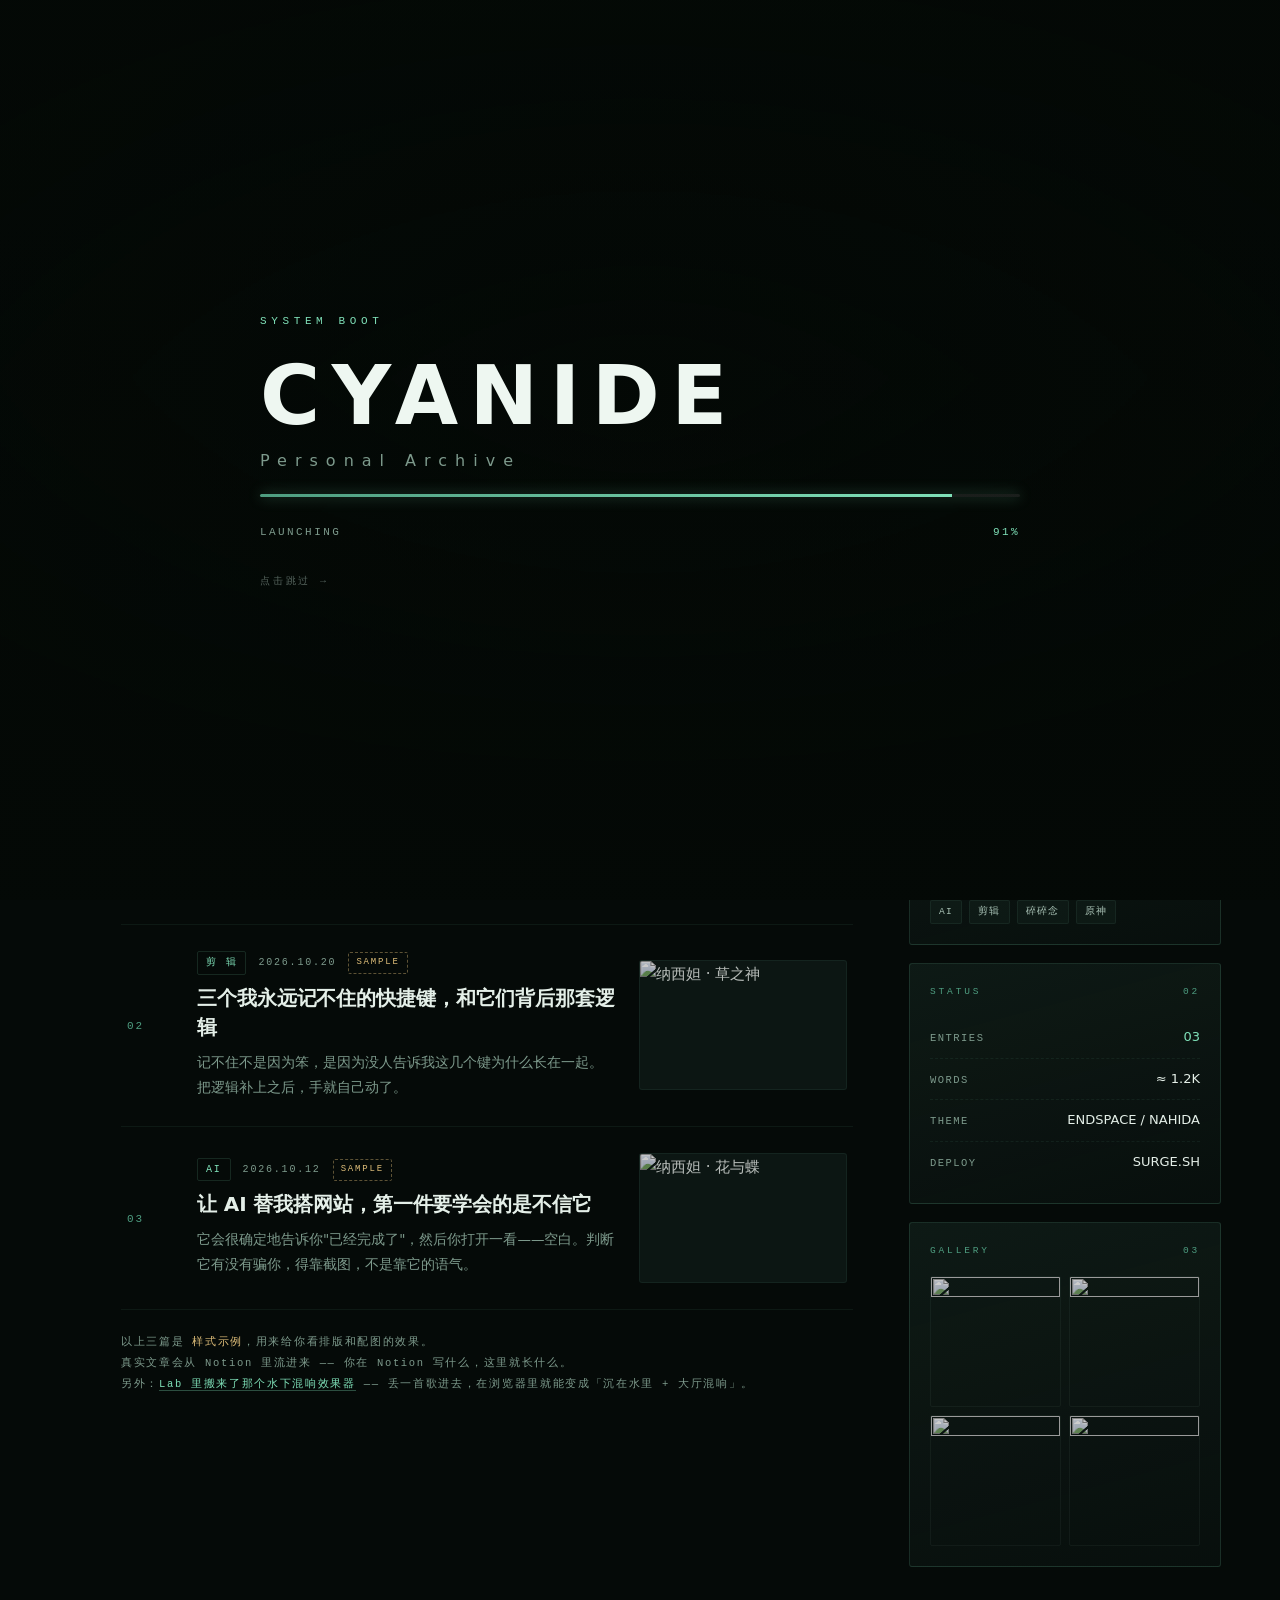
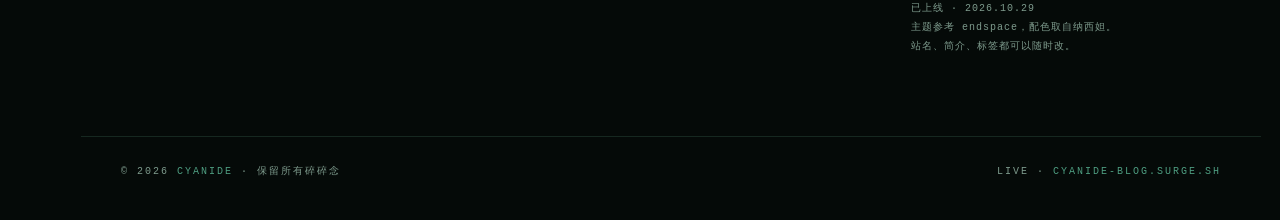
==== index.html @ 16a9fb1a "site: html / css / js / docs" ====
<!DOCTYPE html>
<html lang="zh-CN">
<head>
<meta charset="utf-8">
<meta name="viewport" content="width=device-width, initial-scale=1">
<title>CYANIDE · 记录我学到的每一个碎片</title>
<meta name="description" content="AI、剪辑，还有一些碎碎念。用 Notion 写作，用一台服务器收着。">
<link rel="icon" href="data:image/svg+xml,%3Csvg xmlns='http://www.w3.org/2000/svg' viewBox='0 0 32 32'%3E%3Crect width='32' height='32' fill='%230a1210'/%3E%3Ccircle cx='16' cy='16' r='7' fill='none' stroke='%237fe0b8' stroke-width='2'/%3E%3C/svg%3E">
<link rel="stylesheet" href="assets/css/style.css">
</head>
<body class="locked">

<!-- 启动遮罩 -->
<div id="boot">
  <div class="boot-media"></div>
  <div class="boot-veil"></div>
  <div class="boot-body">
    <div class="boot-tag">System Boot</div>
    <h1 class="boot-title">CYANIDE<em>Personal Archive</em></h1>
    <div class="boot-bar" id="bar"></div>
    <div class="boot-status">
      <span id="phase">Initializing</span>
      <b id="pct">0%</b>
    </div>
    <button class="boot-skip" id="skip">点击跳过 →</button>
  </div>
</div>

<!-- 左侧竖轨 -->
<div class="rail">
  <div class="rail-mark">Cyanide / 2026</div>
  <div class="rail-line"></div>
  <div class="rail-dots"><span></span><span></span><span></span></div>
</div>

<!-- 顶栏 -->
<header class="topbar">
  <div class="tb-left">
    <span class="tb-path">// home <b>· index</b></span>
  </div>
  <nav class="tb-nav">
    <a href="index.html" class="on">Index</a>
    <a href="archive.html">Archive</a>
    <a href="article.html">Entry</a>
    <a href="#about">About</a>
    <a href="Reverb">Lab</a>
  </nav>
  <div class="tb-right">
    <span class="tb-badge"><i></i> Live</span>
  </div>
</header>

<div class="shell">

  <!-- HERO -->
  <section class="hero">
    <div class="hero-media"><img src="assets/img/hero.webp" alt="纳西妲 · 温室"></div>
    <div class="hero-tint"></div>
    <div class="hero-veil"></div>
    <div class="hero-grid"></div>
    <div class="hero-wm">CYANIDE · CYANIDE · CYANIDE · CYANIDE · CYANIDE · CYANIDE ·</div>
    <span class="hero-corner tl"></span>
    <span class="hero-corner br"></span>
    <a class="hero-scroll" href="#stream">Scroll<span></span></a>

    <div class="hero-inner">
      <p class="kicker">Personal Archive · Since 2026</p>
      <h1>记录我学到的<br><span class="accent">每一个碎片</span></h1>
      <p class="lede">AI、剪辑，以及一些不值一提的碎碎念。所有东西都先写在 Notion 里，然后流到这里被收好。</p>
      <div class="hero-meta">
        <div>Entries <b>03</b></div>
        <div>Topics <b>04</b></div>
        <div>Build <b>v1.0</b></div>
        <div>Status <b>Online</b></div>
      </div>
    </div>
  </section>

  <!-- 主体 -->
  <main class="wrap">

    <!-- 左：文章流 -->
    <div>
      <div class="sec-head" id="stream">
        <h2>// Latest Entries</h2>
        <span>03 Records</span>
      </div>

      <article class="post">
        <a class="post-link" href="article.html">
          <div class="post-no">01</div>
          <div class="post-body">
            <div class="post-meta">
              <span class="tag">碎碎念</span>
              <time>2026.10.29</time>
              <span class="chip-sample">Sample</span>
            </div>
            <h3>五个月后，我回来把这个空壳填上了</h3>
            <p>五月的时候我以为卡住我的是代码。其实只是没有人替我按最后那一下，然后我就再没打开过它。</p>
          </div>
          <div class="post-cover"><img src="assets/img/cover-1.webp" alt="温室里的纳西妲"></div>
        </a>
      </article>

      <article class="post">
        <a class="post-link" href="article.html">
          <div class="post-no">02</div>
          <div class="post-body">
            <div class="post-meta">
              <span class="tag">剪 辑</span>
              <time>2026.10.20</time>
              <span class="chip-sample">Sample</span>
            </div>
            <h3>三个我永远记不住的快捷键，和它们背后那套逻辑</h3>
            <p>记不住不是因为笨，是因为没人告诉我这几个键为什么长在一起。把逻辑补上之后，手就自己动了。</p>
          </div>
          <div class="post-cover"><img src="assets/img/cover-2.webp" alt="纳西妲 · 草之神"></div>
        </a>
      </article>

      <article class="post">
        <a class="post-link" href="article.html">
          <div class="post-no">03</div>
          <div class="post-body">
            <div class="post-meta">
              <span class="tag">AI</span>
              <time>2026.10.12</time>
              <span class="chip-sample">Sample</span>
            </div>
            <h3>让 AI 替我搭网站，第一件要学会的是不信它</h3>
            <p>它会很确定地告诉你"已经完成了"，然后你打开一看——空白。判断它有没有骗你，得靠截图，不是靠它的语气。</p>
          </div>
          <div class="post-cover"><img src="assets/img/cover-3.webp" alt="纳西妲 · 花与蝶"></div>
        </a>
      </article>

      <p class="list-note">
        以上三篇是 <b>样式示例</b>，用来给你看排版和配图的效果。<br>
        真实文章会从 Notion 里流进来 —— 你在 Notion 写什么，这里就长什么。<br>
        另外：<a href="Reverb">Lab 里搬来了那个水下混响效果器</a> —— 丢一首歌进去，在浏览器里就能变成「沉在水里 + 大厅混响」。
      </p>
    </div>

    <!-- 右：侧栏 -->
    <aside class="side">

      <div class="card">
        <div class="card-label"><span>Profile</span><span>01</span></div>
        <div class="profile">
          <img src="assets/img/avatar.webp" alt="头像">
          <div class="who">
            <b>CYANIDE</b>
            <span>Writer / 学 徒</span>
          </div>
        </div>
        <p class="bio">技术小白，在学 AI，也在学剪辑。这里放那些我搞懂了、不想再搞第二遍的东西。</p>
        <div class="tags">
          <span>AI</span><span>剪辑</span><span>碎碎念</span><span>原神</span>
        </div>
      </div>

      <div class="card">
        <div class="card-label"><span>Status</span><span>02</span></div>
        <div class="stat-row"><span>Entries</span><b class="mint">03</b></div>
        <div class="stat-row"><span>Words</span><b>≈ 1.2k</b></div>
        <div class="stat-row"><span>Theme</span><b>Endspace / Nahida</b></div>
        <div class="stat-row"><span>Deploy</span><b>Surge.sh</b></div>
      </div>

      <div class="card">
        <div class="card-label"><span>Gallery</span><span>03</span></div>
        <div class="gallery">
          <img src="assets/img/square-6.webp" alt="">
          <img src="assets/img/square-8.webp" alt="">
          <img src="assets/img/square-9.webp" alt="">
          <img src="assets/img/square-14.webp" alt="">
        </div>
      </div>

      <p class="side-note" id="about">
        已上线 · 2026.10.29<br>
        主题参考 endspace，配色取自纳西妲。<br>
        站名、简介、标签都可以随时改。
      </p>

    </aside>
  </main>

  <footer class="foot">
    <span>© 2026 <b>CYANIDE</b> · 保留所有碎碎念</span>
    <span>Live · <b>cyanide-blog.surge.sh</b></span>
  </footer>
</div>

<script src="assets/js/app.js"></script>
</body>
</html>
---- assets/css/style.css ----
﻿/* ============================================================
   CYANIDE — 个人站预览版
   风格：endspace / 纳西妲配色（墨绿 + 薄荷 + 淡金）
   ============================================================ */

*, *::before, *::after { box-sizing: border-box; }

:root {
  --bg:        #050a08;
  --bg-soft:   #0a1210;
  --panel:     #0c1613;
  --panel-2:   #101d18;
  --line:      rgba(127, 224, 184, .14);
  --line-soft: rgba(127, 224, 184, .07);
  --mint:      #7fe0b8;
  --mint-dim:  #4e9d80;
  --mint-glow: rgba(127, 224, 184, .35);
  --gold:      #e0bf7a;
  --ink:       #e4efe8;
  --ink-2:     #a9c2b6;
  --muted:     #7d9a8c;
  --sans: "HarmonyOS Sans SC", "PingFang SC", "Microsoft YaHei", "Noto Sans SC", system-ui, sans-serif;
  --mono: "JetBrains Mono", "Cascadia Code", Consolas, "Courier New", monospace;
}

html { scroll-behavior: smooth; }

body {
  margin: 0;
  background: var(--bg);
  color: var(--ink);
  font-family: var(--sans);
  font-size: 15px;
  line-height: 1.75;
  -webkit-font-smoothing: antialiased;
  overflow-x: hidden;
}

body.locked { overflow: hidden; }

a { color: inherit; text-decoration: none; }
img { display: block; max-width: 100%; }
::selection { background: var(--mint); color: #04120c; }

/* 背景纹理 -------------------------------------------------- */
body::before {
  content: "";
  position: fixed; inset: 0; z-index: 0; pointer-events: none;
  background:
    radial-gradient(900px 500px at 78% -10%, rgba(127,224,184,.10), transparent 60%),
    radial-gradient(700px 460px at 8% 108%, rgba(224,191,122,.07), transparent 60%);
}
body::after {
  content: "";
  position: fixed; inset: 0; z-index: 3; pointer-events: none; opacity: .35;
  background-image: repeating-linear-gradient(
    to bottom,
    rgba(255,255,255,.022) 0 1px,
    transparent 1px 3px
  );
  mix-blend-mode: overlay;
}

/* 启动遮罩 -------------------------------------------------- */
#boot {
  position: fixed; inset: 0; z-index: 200;
  background: #040906;
  display: flex; align-items: center; justify-content: center;
  transition: transform 1.1s cubic-bezier(.76,0,.24,1);
}
#boot.done { transform: translateY(-101%); }
#boot .boot-media {
  position: absolute; inset: 0;
  background: url(../img/loading.webp) center 26% / cover no-repeat;
  opacity: .46; filter: saturate(.7) contrast(1.02) brightness(.95);
  animation: bootZoom 9s ease-out forwards;
}
@keyframes bootZoom { from { transform: scale(1.12); } to { transform: scale(1); } }
#boot .boot-veil {
  position: absolute; inset: 0;
  background:
    linear-gradient(180deg, rgba(4,9,6,.72), rgba(4,9,6,.34) 42%, rgba(4,9,6,.95)),
    radial-gradient(60% 60% at 50% 45%, transparent, rgba(4,9,6,.75));
}
#boot .boot-body {
  position: relative; z-index: 2; width: min(760px, 84vw);
  display: flex; flex-direction: column; gap: 26px;
}
.boot-tag {
  font-family: var(--mono); font-size: 11px; letter-spacing: .42em;
  color: var(--mint); text-transform: uppercase;
}
.boot-title {
  font-size: clamp(38px, 7.4vw, 82px); line-height: .95; font-weight: 800;
  letter-spacing: .14em; margin: 0; color: #eef7f1;
}
.boot-title em {
  display: block; font-style: normal; font-size: clamp(13px, 1.5vw, 16px);
  font-weight: 400; letter-spacing: .5em; color: var(--muted); margin-top: 18px;
}
.boot-bar {
  height: 3px; border-radius: 2px;
  background: rgba(255,255,255,.09);
  transition: background .5s cubic-bezier(.4,0,.2,1), box-shadow .5s;
}
.boot-status {
  display: flex; justify-content: space-between; align-items: baseline;
  font-family: var(--mono); font-size: 11px; letter-spacing: .22em;
  color: var(--muted); text-transform: uppercase;
}
.boot-status b { color: var(--mint); font-weight: 500; font-variant-numeric: tabular-nums; }
.boot-skip {
  align-self: flex-start; margin-top: 6px;
  font-family: var(--mono); font-size: 10px; letter-spacing: .28em;
  color: rgba(169,194,182,.5); text-transform: uppercase; cursor: pointer;
  background: none; border: 0; padding: 0;
}
.boot-skip:hover { color: var(--mint); }

/* 左侧竖排轨道 ---------------------------------------------- */
.rail {
  position: fixed; left: 0; top: 0; bottom: 0; width: 62px; z-index: 40;
  border-right: 1px solid var(--line-soft);
  display: flex; flex-direction: column; align-items: center;
  justify-content: space-between; padding: 20px 0;
  background: linear-gradient(180deg, rgba(5,10,8,.9), rgba(5,10,8,.4));
  backdrop-filter: blur(6px);
}
.rail-mark {
  writing-mode: vertical-rl; font-family: var(--mono); font-size: 10px;
  letter-spacing: .5em; color: var(--mint-dim); text-transform: uppercase;
}
.rail-line { width: 1px; flex: 1; background: var(--line-soft); margin: 18px 0; }
.rail-dots { display: flex; flex-direction: column; gap: 12px; }
.rail-dots span {
  width: 5px; height: 5px; border-radius: 50%;
  background: rgba(127,224,184,.35);
}
.rail-dots span:first-child { background: var(--mint); box-shadow: 0 0 10px var(--mint-glow); }

/* 顶栏 ------------------------------------------------------ */
.topbar {
  position: fixed; top: 0; left: 62px; right: 0; height: 58px; z-index: 50;
  display: flex; align-items: center; justify-content: space-between;
  padding: 0 26px;
  border-bottom: 1px solid var(--line-soft);
  background: rgba(5,10,8,.72);
  backdrop-filter: blur(14px) saturate(1.3);
}
.tb-left, .tb-right { display: flex; align-items: center; gap: 20px; }
.tb-path {
  font-family: var(--mono); font-size: 10.5px; letter-spacing: .26em;
  color: var(--muted); text-transform: uppercase;
}
.tb-path b { color: var(--mint); font-weight: 500; }
.tb-nav { display: flex; gap: 4px; }
.tb-nav a {
  font-family: var(--mono); font-size: 10.5px; letter-spacing: .22em;
  text-transform: uppercase; color: var(--ink-2);
  padding: 6px 12px; border: 1px solid transparent; border-radius: 2px;
  transition: .25s;
}
.tb-nav a:hover { color: var(--mint); border-color: var(--line); background: rgba(127,224,184,.05); }
.tb-nav a.on { color: var(--mint); border-color: var(--line); }
.tb-badge {
  font-family: var(--mono); font-size: 9.5px; letter-spacing: .24em;
  color: var(--gold); border: 1px solid rgba(224,191,122,.3);
  padding: 4px 9px; border-radius: 2px; text-transform: uppercase;
  display: flex; align-items: center; gap: 6px;
}
.tb-badge i {
  width: 5px; height: 5px; border-radius: 50%; background: var(--gold);
  box-shadow: 0 0 8px rgba(224,191,122,.7); animation: pulse 2.4s infinite;
}
@keyframes pulse { 0%,100% { opacity: 1 } 50% { opacity: .25 } }

/* 主容器 ---------------------------------------------------- */
.shell { position: relative; z-index: 2; padding-left: 62px; }

/* HERO ------------------------------------------------------ */
.hero {
  position: relative; min-height: clamp(520px, 70vh, 760px);
  display: flex; align-items: flex-end;
  overflow: hidden; border-bottom: 1px solid var(--line);
}
.hero-media { position: absolute; inset: 0; }
.hero-media img {
  width: 100%; height: 100%; object-fit: cover; object-position: 50% 24%;
  filter: saturate(.88) contrast(1.04) brightness(.9);
  transform: scale(1.02);
  animation: heroDrift 26s ease-in-out infinite alternate;
}
.hero-tint {
  position: absolute; inset: 0; pointer-events: none;
  background:
    radial-gradient(120% 90% at 50% 20%, rgba(127,224,184,.10), transparent 55%),
    linear-gradient(180deg, rgba(5,12,9,.55), rgba(5,10,8,.15) 38%, rgba(5,10,8,.9) 82%, var(--bg));
  mix-blend-mode: normal;
}
@keyframes heroDrift { from { transform: scale(1.02) translate3d(0,0,0);} to { transform: scale(1.08) translate3d(0,-1.4%,0);} }
.hero-veil {
  position: absolute; inset: 0;
  background:
    linear-gradient(180deg, rgba(5,10,8,.72) 0%, rgba(5,10,8,.18) 34%, rgba(5,10,8,.86) 78%, var(--bg) 100%),
    linear-gradient(90deg, rgba(5,10,8,.92), transparent 62%);
}
.hero-grid {
  position: absolute; inset: 0; opacity: .5;
  background-image:
    linear-gradient(to right, var(--line-soft) 1px, transparent 1px),
    linear-gradient(to bottom, var(--line-soft) 1px, transparent 1px);
  background-size: 96px 96px;
  mask-image: linear-gradient(180deg, transparent, #000 28%, #000 62%, transparent);
}
.hero-wm {
  position: absolute; top: 12%; left: -6%; white-space: nowrap; pointer-events: none;
  font-family: var(--mono); font-weight: 800; font-size: clamp(120px, 20vw, 300px);
  letter-spacing: -.02em; color: rgba(127,224,184,.05);
  animation: wmSlide 38s linear infinite;
}
@keyframes wmSlide { from { transform: translateX(0);} to { transform: translateX(-32%);} }

.hero-inner {
  position: relative; z-index: 2; width: 100%;
  max-width: 1180px; margin: 0 auto;
  padding: 130px 40px 78px;
  opacity: 0; transform: translateY(26px);
  animation: rise .9s .15s cubic-bezier(.2,.7,.2,1) forwards;
}
@keyframes rise { to { opacity: 1; transform: none; } }

.kicker {
  display: inline-flex; align-items: center; gap: 12px;
  font-family: var(--mono); font-size: 11px; letter-spacing: .34em;
  color: var(--mint); text-transform: uppercase; margin: 0 0 22px;
}
.kicker::before {
  content: ""; width: 42px; height: 1px; background: var(--mint); opacity: .7;
}
.hero h1 {
  margin: 0; font-size: clamp(38px, 6.2vw, 78px); line-height: 1.06;
  font-weight: 800; letter-spacing: -.01em;
  text-shadow: 0 2px 40px rgba(0,0,0,.6);
}
.hero h1 .accent {
  color: var(--mint);
  background: linear-gradient(100deg, var(--mint) 10%, #d7f7e6 55%, var(--gold) 105%);
  -webkit-background-clip: text; background-clip: text; -webkit-text-fill-color: transparent;
}
.lede {
  max-width: 46ch; margin: 24px 0 0; color: var(--ink-2);
  font-size: 15.5px; line-height: 1.9;
}
.hero-meta {
  display: flex; flex-wrap: wrap; gap: 30px; margin-top: 40px;
  padding-top: 22px; border-top: 1px solid var(--line);
  max-width: 640px;
}
.hero-meta div {
  font-family: var(--mono); font-size: 10.5px; letter-spacing: .24em;
  color: var(--muted); text-transform: uppercase;
}
.hero-meta b {
  display: block; font-family: var(--sans); font-size: 20px; font-weight: 700;
  letter-spacing: 0; color: var(--ink); margin-top: 6px;
}

.hero-corner {
  position: absolute; width: 26px; height: 26px; z-index: 3; opacity: .5;
  border-color: var(--mint);
}
.hero-corner.tl { top: 24px; left: 24px; border-top: 1px solid; border-left: 1px solid; }
.hero-corner.br { bottom: 24px; right: 24px; border-bottom: 1px solid; border-right: 1px solid; }

/* 主体两栏 -------------------------------------------------- */
.wrap {
  max-width: 1180px; margin: 0 auto; padding: 74px 40px 40px;
  display: grid; grid-template-columns: minmax(0, 1fr) 312px; gap: 56px;
  align-items: start;
}

.sec-head {
  display: flex; align-items: baseline; justify-content: space-between;
  padding-bottom: 14px; border-bottom: 1px solid var(--line); margin-bottom: 4px;
}
.sec-head h2 {
  margin: 0; font-family: var(--mono); font-size: 11px; font-weight: 500;
  letter-spacing: .34em; text-transform: uppercase; color: var(--mint);
}
.sec-head span {
  font-family: var(--mono); font-size: 10px; letter-spacing: .2em; color: var(--muted);
}

/* 文章列表 -------------------------------------------------- */
.post { border-bottom: 1px solid var(--line-soft); }
.post-link {
  display: grid; grid-template-columns: 46px minmax(0,1fr) 208px;
  gap: 24px; align-items: center; padding: 26px 6px;
  transition: background .35s, padding .35s;
}
.post-link:hover { background: rgba(127,224,184,.035); padding-left: 14px; padding-right: 0; }
.post-no {
  font-family: var(--mono); font-size: 11px; color: var(--mint-dim);
  letter-spacing: .18em; padding-top: 3px;
}
.post-meta {
  display: flex; align-items: center; gap: 12px; margin-bottom: 9px;
  font-family: var(--mono); font-size: 10px; letter-spacing: .18em;
  color: var(--muted); text-transform: uppercase;
}
.tag {
  color: var(--mint); border: 1px solid var(--line); padding: 2px 8px; border-radius: 2px;
}
.chip-sample {
  color: var(--gold); border: 1px dashed rgba(224,191,122,.4);
  padding: 2px 7px; border-radius: 2px; font-size: 9px;
}
.post h3 {
  margin: 0 0 8px; font-size: 20px; font-weight: 700; line-height: 1.45;
  letter-spacing: -.005em; transition: color .3s;
}
.post-link:hover h3 { color: var(--mint); }
.post p {
  margin: 0; color: var(--muted); font-size: 13.5px; line-height: 1.85;
  display: -webkit-box; -webkit-line-clamp: 2; -webkit-box-orient: vertical; overflow: hidden;
}
.post-cover {
  position: relative; aspect-ratio: 16/10; overflow: hidden; border-radius: 3px;
  border: 1px solid var(--line-soft); background: var(--panel);
}
.post-cover img {
  width: 100%; height: 100%; object-fit: cover;
  filter: saturate(.55) brightness(.78) contrast(1.05);
  transition: transform .8s cubic-bezier(.2,.7,.2,1), filter .6s;
}
.post-link:hover .post-cover img { transform: scale(1.07); filter: saturate(.95) brightness(.95); }
.post-cover::after {
  content: ""; position: absolute; inset: 0;
  background: linear-gradient(200deg, rgba(127,224,184,.14), transparent 55%);
  opacity: 0; transition: opacity .5s;
}
.post-link:hover .post-cover::after { opacity: 1; }

.list-note {
  margin: 22px 0 0; font-family: var(--mono); font-size: 10.5px;
  letter-spacing: .16em; color: var(--muted); line-height: 2;
}
.list-note b { color: var(--gold); font-weight: 500; }
.list-note a {
  color: var(--mint); border-bottom: 1px solid rgba(127,224,184,.32);
  transition: .2s;
}
.list-note a:hover { border-color: var(--mint); background: rgba(127,224,184,.07); }

/* 侧栏 ------------------------------------------------------ */
.side { display: flex; flex-direction: column; gap: 18px; position: sticky; top: 82px; }

.card {
  border: 1px solid var(--line); border-radius: 3px;
  background: linear-gradient(165deg, rgba(16,29,24,.85), rgba(10,18,16,.65));
  padding: 20px;
  position: relative; overflow: hidden;
}
.card::before {
  content: ""; position: absolute; top: 0; left: 0; right: 0; height: 1px;
  background: linear-gradient(90deg, transparent, transparent);
}
.card-label {
  font-family: var(--mono); font-size: 9.5px; letter-spacing: .3em;
  color: var(--mint-dim); text-transform: uppercase; margin-bottom: 16px;
  display: flex; justify-content: space-between;
}

.profile { display: flex; gap: 14px; align-items: center; }
.profile img {
  width: 62px; height: 62px; border-radius: 4px; object-fit: cover;
  border: 1px solid var(--line); filter: saturate(.9);
}
.profile .who b { display: block; font-size: 16px; letter-spacing: .04em; }
.profile .who span {
  font-family: var(--mono); font-size: 10px; letter-spacing: .2em;
  color: var(--muted); text-transform: uppercase;
}
.bio { margin: 16px 0 0; font-size: 13px; color: var(--ink-2); line-height: 1.85; }
.tags { display: flex; flex-wrap: wrap; gap: 7px; margin-top: 16px; }
.tags span {
  font-family: var(--mono); font-size: 9.5px; letter-spacing: .14em;
  color: var(--ink-2); border: 1px solid var(--line-soft);
  background: rgba(127,224,184,.04); padding: 3px 8px; border-radius: 2px;
  text-transform: uppercase;
}

.stat-row {
  display: flex; justify-content: space-between; align-items: baseline;
  padding: 9px 0; border-bottom: 1px dashed var(--line-soft);
  font-family: var(--mono); font-size: 10.5px; letter-spacing: .14em;
  color: var(--muted); text-transform: uppercase;
}
.stat-row:last-child { border-bottom: 0; }
.stat-row b { color: var(--ink); font-weight: 500; font-family: var(--sans); font-size: 13px; letter-spacing: 0; }
.stat-row b.mint { color: var(--mint); }

.gallery { display: grid; grid-template-columns: 1fr 1fr; gap: 8px; }
.gallery img {
  width: 100%; aspect-ratio: 1; object-fit: cover; border-radius: 2px;
  border: 1px solid var(--line-soft);
  filter: saturate(.5) brightness(.8);
  transition: .5s;
}
.gallery img:hover { filter: saturate(1) brightness(1); transform: scale(1.03); }

.side-note {
  font-family: var(--mono); font-size: 10px; letter-spacing: .1em;
  color: var(--muted); line-height: 1.9; padding: 4px 2px 0;
}

/* 页脚 ------------------------------------------------------ */
.foot {
  margin-top: 30px; border-top: 1px solid var(--line);
  padding: 26px 40px 40px; max-width: 1180px; margin-left: auto; margin-right: auto;
  display: flex; justify-content: space-between; gap: 20px; flex-wrap: wrap;
  font-family: var(--mono); font-size: 10px; letter-spacing: .2em;
  color: var(--muted); text-transform: uppercase;
}
.foot b { color: var(--mint-dim); font-weight: 500; }

/* 文章页 ---------------------------------------------------- */
.art-top { position: relative; height: clamp(300px, 42vh, 470px); overflow: hidden; border-bottom: 1px solid var(--line); }
.art-top img { width: 100%; height: 100%; object-fit: cover; filter: saturate(.7) brightness(.62); }
.art-top .veil { position: absolute; inset: 0; background: linear-gradient(180deg, rgba(5,10,8,.7), rgba(5,10,8,.35) 40%, var(--bg)); }
.art-wm {
  position: absolute; top: 26px; right: 30px; z-index: 2;
  font-family: var(--mono); font-size: clamp(40px, 7vw, 96px); font-weight: 800;
  letter-spacing: .06em; color: rgba(127,224,184,.09);
}
.art-body { max-width: 800px; margin: -120px auto 0; position: relative; z-index: 2; padding: 0 40px 60px; }
.art-head {
  background: rgba(6,12,9,.84);
  backdrop-filter: blur(12px) saturate(1.2);
  border: 1px solid var(--line); border-radius: 3px;
  padding: 30px 34px 32px;
  box-shadow: 0 30px 80px rgba(0,0,0,.55);
}
.art-body .back {
  font-family: var(--mono); font-size: 10px; letter-spacing: .26em;
  color: var(--mint); text-transform: uppercase; display: inline-block; margin-bottom: 22px;
  opacity: .8; transition: opacity .3s;
}
.art-body .back:hover { opacity: 1; }
.art-body h1 {
  font-size: clamp(26px, 3.3vw, 40px); line-height: 1.3; margin: 0; font-weight: 800;
  text-wrap: balance;
}
.art-meta {
  display: flex; gap: 16px; flex-wrap: wrap; padding-bottom: 20px; margin-bottom: 22px;
  border-bottom: 1px solid var(--line);
  font-family: var(--mono); font-size: 10px; letter-spacing: .2em;
  color: var(--muted); text-transform: uppercase;
}
.prose { color: var(--ink-2); font-size: 15.5px; line-height: 2.05; margin-top: 42px; }
.prose h2 {
  color: var(--ink); font-size: 21px; margin: 44px 0 14px; font-weight: 700;
  padding-left: 14px; border-left: 2px solid var(--mint);
}
.prose p { margin: 0 0 20px; }
.prose strong { color: var(--mint); font-weight: 600; }
.prose blockquote {
  margin: 26px 0; padding: 16px 20px; border-left: 2px solid var(--gold);
  background: rgba(224,191,122,.05); color: var(--ink); font-size: 15px;
  border-radius: 0 3px 3px 0;
}
.prose ul { padding-left: 20px; margin: 0 0 20px; }
.prose li { margin-bottom: 8px; }
.prose code {
  font-family: var(--mono); font-size: 12.5px; background: rgba(127,224,184,.1);
  color: var(--mint); padding: 2px 6px; border-radius: 2px;
}
.prose figure { margin: 30px 0; }
.prose figure img { border-radius: 3px; border: 1px solid var(--line-soft); }
.prose figcaption {
  font-family: var(--mono); font-size: 10px; letter-spacing: .16em;
  color: var(--muted); margin-top: 10px; text-transform: uppercase;
}
.art-foot {
  margin-top: 40px; padding-top: 22px; border-top: 1px solid var(--line);
  display: flex; justify-content: space-between; gap: 16px; flex-wrap: wrap;
  font-family: var(--mono); font-size: 10px; letter-spacing: .2em;
  color: var(--muted); text-transform: uppercase;
}

/* 响应式 ---------------------------------------------------- */
@media (max-width: 1100px) {
  .rail { display: none; }
  .shell { padding-left: 0; }
  .topbar { left: 0; }
  .wrap { grid-template-columns: 1fr; gap: 40px; }
  .side { position: static; }
  .post-link { grid-template-columns: 34px minmax(0,1fr) 150px; gap: 16px; }
}
@media (max-width: 720px) {
  .hero-inner { padding: 110px 22px 56px; }
  .wrap { padding: 48px 22px 30px; }
  .topbar { padding: 0 14px; gap: 8px; }
  .tb-path { font-size: 9.5px; letter-spacing: .16em; }
  .tb-badge { display: none; }
  .tb-nav { display: flex; gap: 0; }
  .tb-nav a { font-size: 9.5px; letter-spacing: .12em; padding: 5px 7px; }
  .post-link { grid-template-columns: 26px minmax(0,1fr); }
  .post-cover { display: none; }
  .art-body { padding: 0 22px 50px; }
  .foot { padding: 22px; }
}
@media (prefers-reduced-motion: reduce) {
  *, *::before, *::after { animation-duration: .001s !important; transition-duration: .001s !important; }
}

/* 滚动提示 -------------------------------------------------- */
.hero-scroll {
  position: absolute; right: 34px; bottom: 30px; z-index: 4;
  display: flex; flex-direction: column; align-items: center; gap: 12px;
  font-family: var(--mono); font-size: 9px; letter-spacing: .34em;
  color: var(--muted); text-transform: uppercase; writing-mode: vertical-rl;
  transition: color .3s;
}
.hero-scroll:hover { color: var(--mint); }
.hero-scroll span {
  width: 1px; height: 46px; background: linear-gradient(180deg, var(--mint), transparent);
  animation: scrollPulse 2.2s ease-in-out infinite;
}
@keyframes scrollPulse {
  0%, 100% { transform: scaleY(.35); opacity: .4; transform-origin: top; }
  50%      { transform: scaleY(1);   opacity: 1;  transform-origin: top; }
}

/* ── 归档页 --------------------------------------------------- */
.arch { max-width: 1000px; margin: 0 auto; padding: 100px 40px 60px; }
.arch-head { border-bottom: 1px solid var(--line); padding-bottom: 30px; }
.arch-head h1 {
  margin: 14px 0 10px; font-size: clamp(38px, 6vw, 68px); font-weight: 700;
  letter-spacing: -.03em; line-height: 1;
}
.arch-head .lede { max-width: 520px; }
.arch-filters { display: flex; flex-wrap: wrap; gap: 10px; margin: 26px 0 8px; }
.chip {
  font-family: var(--mono); font-size: 11px; letter-spacing: .08em;
  color: var(--text-dim); background: transparent;
  border: 1px solid var(--line-2); border-radius: 3px;
  padding: 7px 12px; cursor: pointer; transition: .22s;
}
.chip b { color: var(--mint); font-weight: 500; margin-left: 4px; }
.chip:hover { color: var(--text); border-color: rgba(127,224,184,.4); }
.chip.on { color: #06110d; background: var(--mint); border-color: var(--mint); }
.chip.on b { color: #06110d; }

.arch-list { margin-top: 10px; }
.arch-row {
  display: grid;
  grid-template-columns: 96px 88px minmax(0,1fr) 30px;
  align-items: center; gap: 18px;
  padding: 20px 8px; border-bottom: 1px solid var(--line);
  transition: background .22s, padding .22s;
}
.arch-row time {
  font-family: var(--mono); font-size: 11.5px; letter-spacing: .06em; color: var(--muted);
}
.arch-row .tag { justify-self: start; }
.arch-row h3 {
  font-size: 16.5px; font-weight: 600; letter-spacing: .01em; color: var(--text-dim);
  transition: color .22s, transform .3s;
}
.arch-row .arch-go {
  font-family: var(--mono); color: var(--muted); text-align: right;
  transition: color .22s, transform .3s;
}
.arch-row:hover { background: rgba(127,224,184,.03); padding-left: 16px; }
.arch-row:hover h3 { color: #fff; }
.arch-row:hover .arch-go { color: var(--mint); transform: translateX(4px); }
.arch-row.hide { display: none; }

@media (max-width: 720px) {
  .arch { padding: 84px 20px 40px; }
  .arch-row { grid-template-columns: 76px 66px minmax(0,1fr); gap: 10px; padding: 16px 4px; }
  .arch-row .arch-go { display: none; }
  .arch-row h3 { font-size: 14.5px; }
  .arch-row:hover { padding-left: 4px; }
  .hero-scroll { display: none; }
}
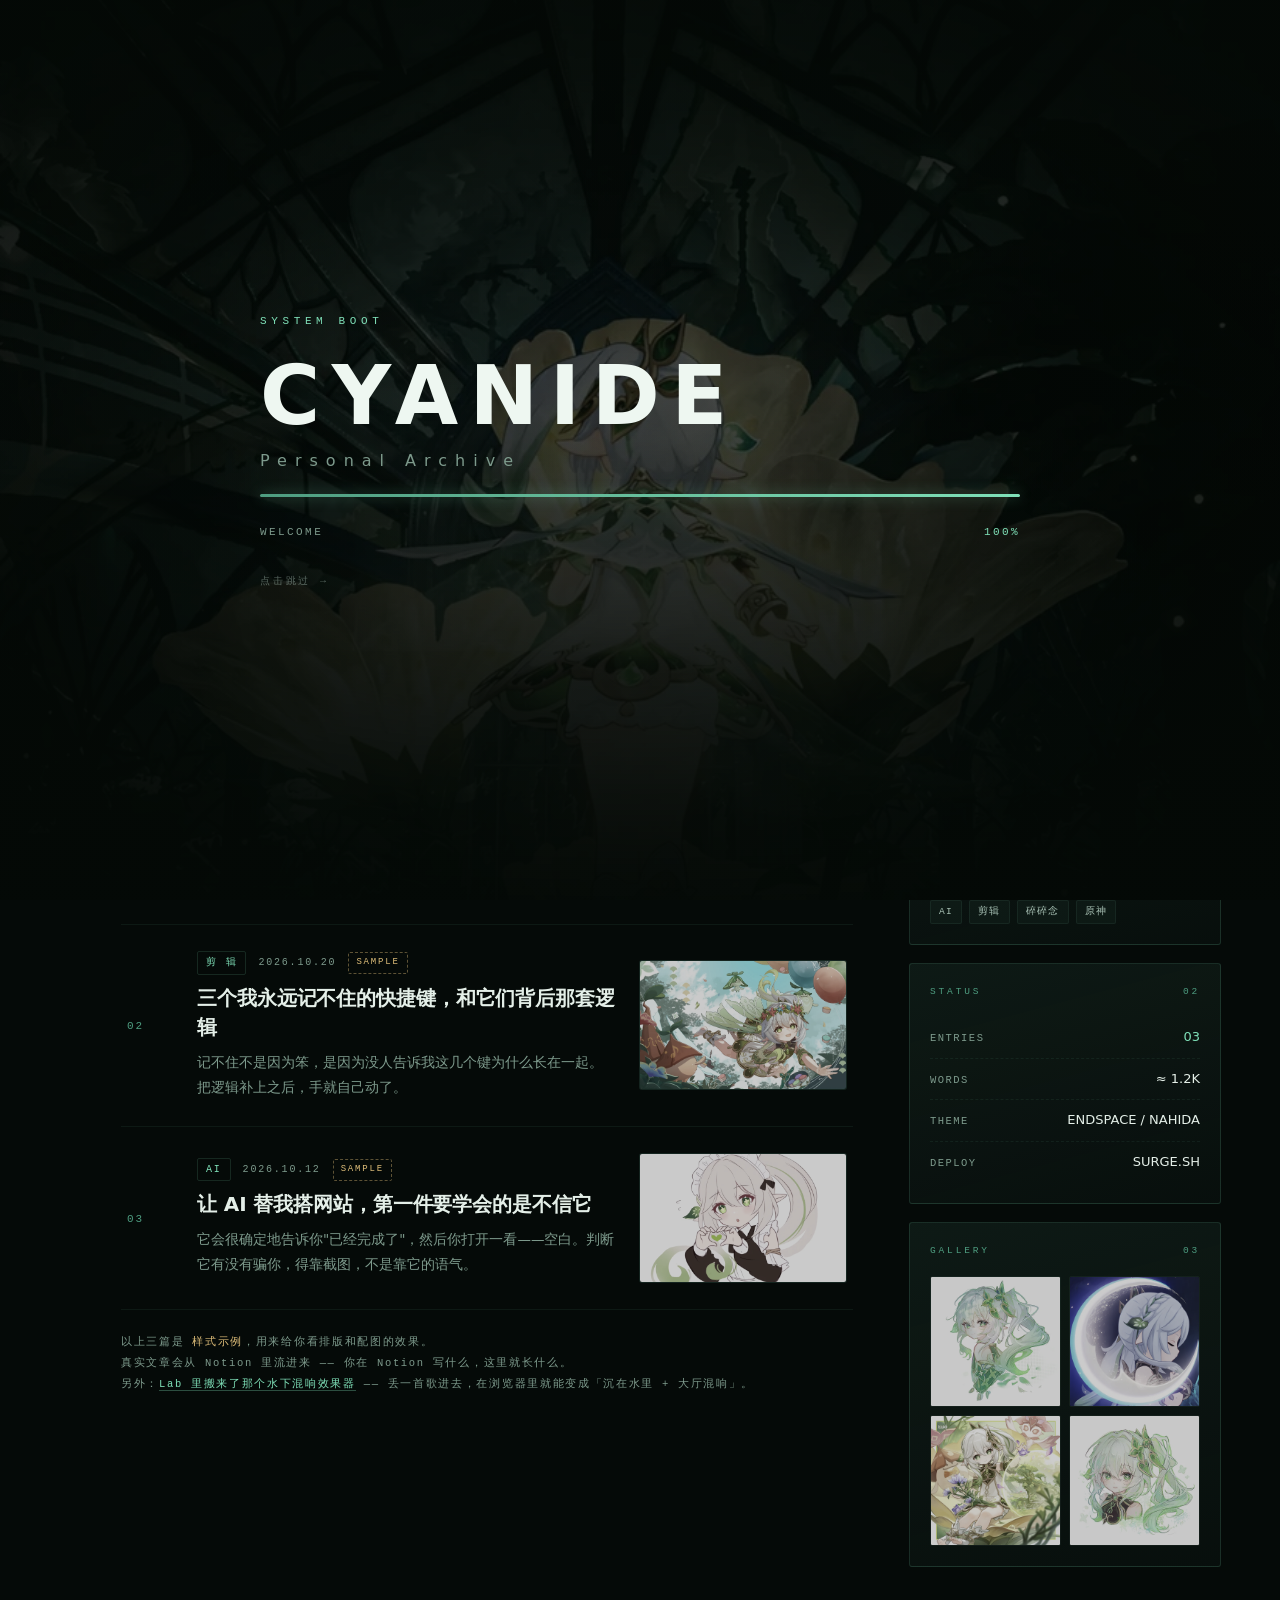
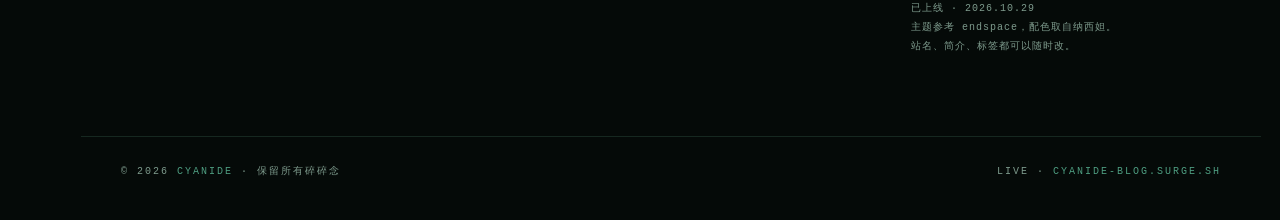
==== commit c3567903: "repo: license, gitattributes, nojekyll, pages-friendly nav, link checker" ====
--- a/index.html
+++ b/index.html
@@ -43,7 +43,7 @@
     <a href="archive.html">Archive</a>
     <a href="article.html">Entry</a>
     <a href="#about">About</a>
-    <a href="Reverb">Lab</a>
+    <a href="Reverb.html">Lab</a>
   </nav>
   <div class="tb-right">
     <span class="tb-badge"><i></i> Live</span>
@@ -137,7 +137,7 @@
       <p class="list-note">
         以上三篇是 <b>样式示例</b>，用来给你看排版和配图的效果。<br>
         真实文章会从 Notion 里流进来 —— 你在 Notion 写什么，这里就长什么。<br>
-        另外：<a href="Reverb">Lab 里搬来了那个水下混响效果器</a> —— 丢一首歌进去，在浏览器里就能变成「沉在水里 + 大厅混响」。
+        另外：<a href="Reverb.html">Lab 里搬来了那个水下混响效果器</a> —— 丢一首歌进去，在浏览器里就能变成「沉在水里 + 大厅混响」。
       </p>
     </div>
 
